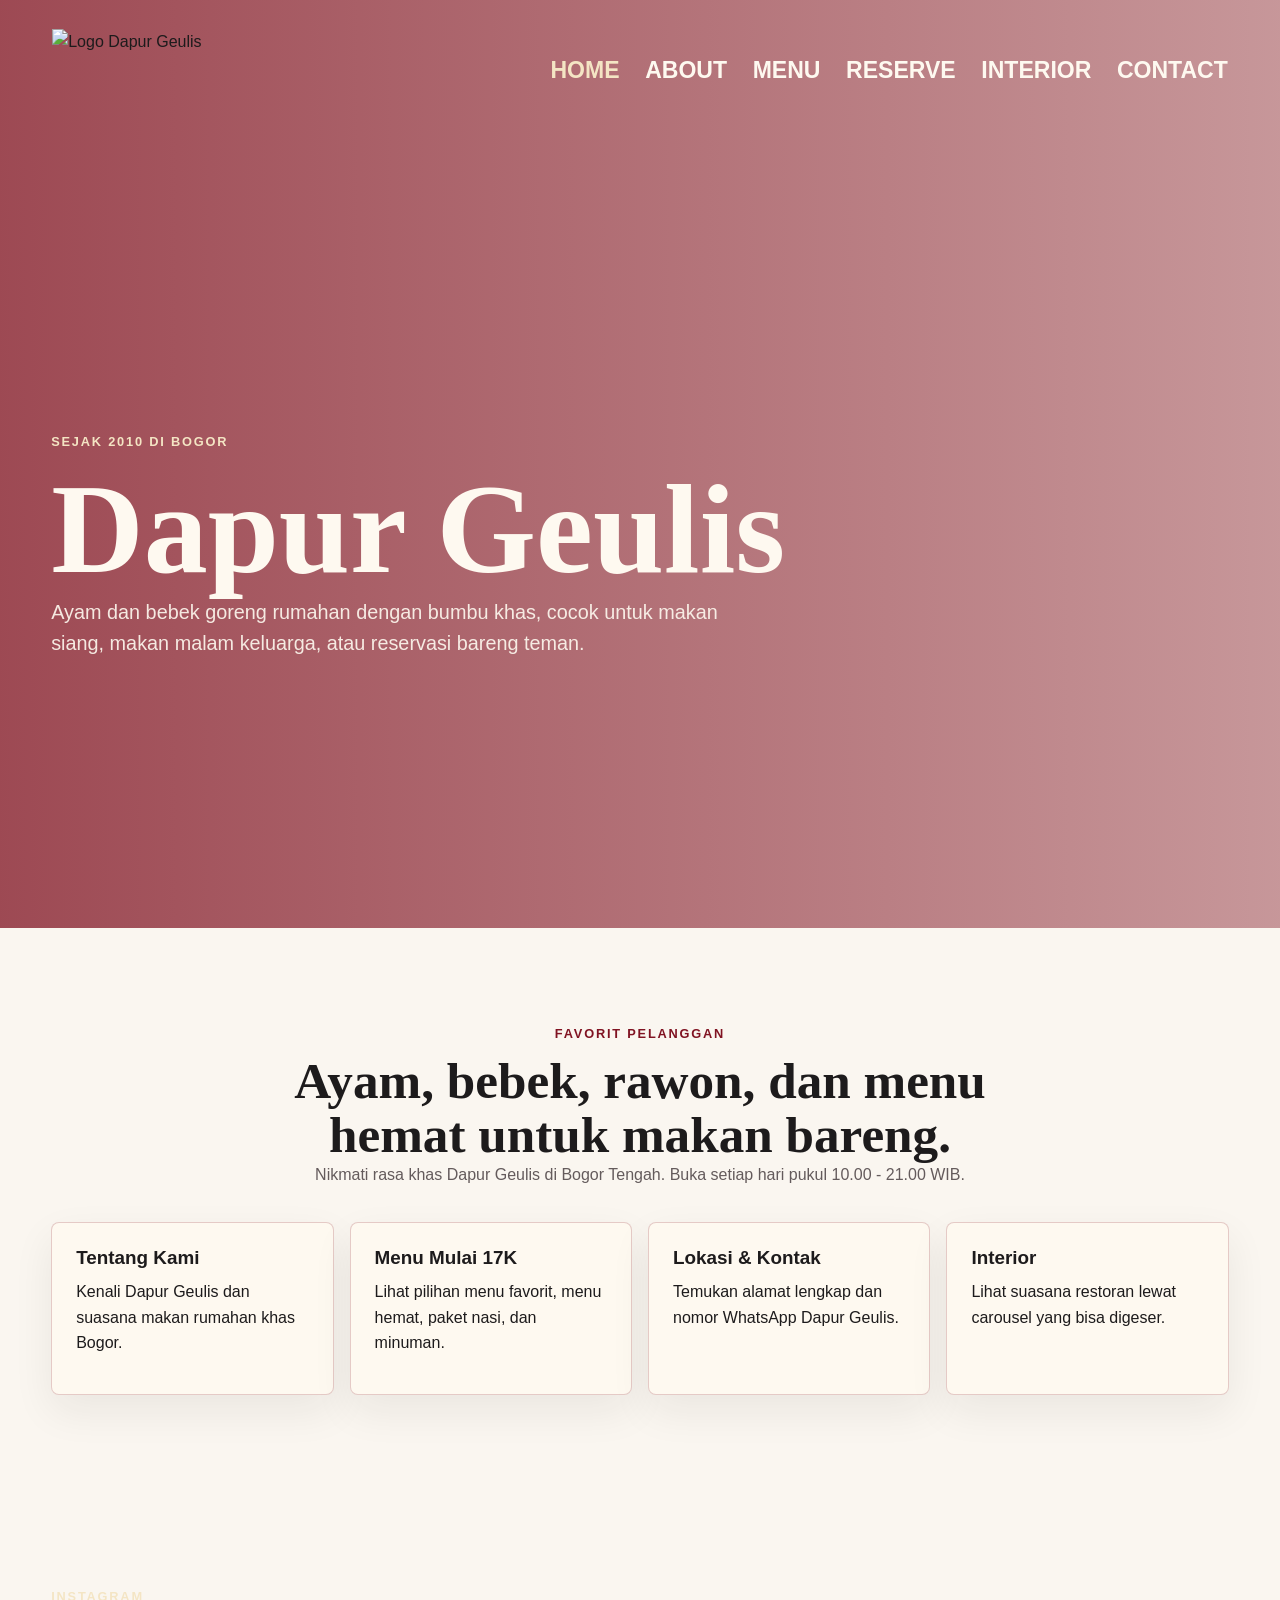
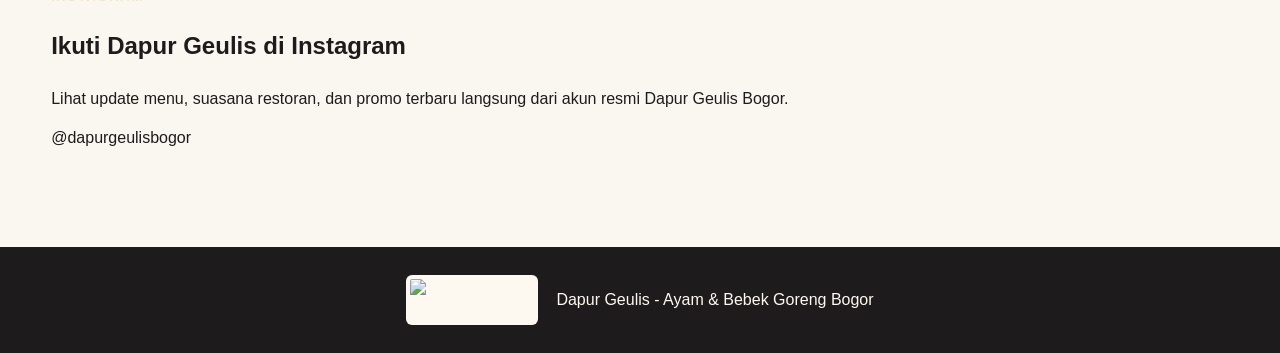
==== index.html @ 8b001841 "Add files via upload" ====
<!DOCTYPE html>
<html lang="id">
  <head>
    <meta charset="UTF-8" />
    <meta name="viewport" content="width=device-width, initial-scale=1.0" />
    <title>Dapur Geulis | Ayam & Bebek Goreng Bogor</title>
    <meta
      name="description"
      content="Dapur Geulis, restoran ayam dan bebek goreng di Bogor. Menu mulai dari 17000, buka pukul 10.00 sampai 21.00."
    />
    <link rel="stylesheet" href="styles.css" />
  </head>
  <body>
    <header class="site-header">
      <nav class="navbar" aria-label="Navigasi utama">
        <a class="brand" href="index.html" aria-label="Dapur Geulis Home">
          <img src="assets/Logo.png" alt="Logo Dapur Geulis" />
        </a>
        <button class="menu-toggle" type="button" aria-label="Buka menu" aria-expanded="false">
          <span></span>
          <span></span>
          <span></span>
        </button>
        <div class="nav-links">
          <a class="active" href="index.html">Home</a>
          <a href="about.html">About</a>
          <a href="menu.html">Menu</a>
          <a href="reserve.html">Reserve</a>
          <a href="interior.html">Interior</a>
          <a href="contact.html">Contact</a>
        </div>
      </nav>

      <section class="hero">
        <div class="hero-copy">
          <p class="eyebrow">Sejak 2010 di Bogor</p>
          <h1>Dapur Geulis</h1>
          <p class="subtitle">
            Ayam dan bebek goreng rumahan dengan bumbu khas, cocok untuk makan siang,
            makan malam keluarga, atau reservasi bareng teman.
          </p>
        </div>
      </section>
    </header>

    <main>
      <section class="section home-preview">
        <div class="section-heading centered">
          <p class="eyebrow">Favorit Pelanggan</p>
          <h2>Ayam, bebek, rawon, dan menu hemat untuk makan bareng.</h2>
          <p>
            Nikmati rasa khas Dapur Geulis di Bogor Tengah. Buka setiap hari pukul
            10.00 - 21.00 WIB.
          </p>
        </div>
        <div class="home-cards">
          <a href="about.html">
            <h3>Tentang Kami</h3>
            <p>Kenali Dapur Geulis dan suasana makan rumahan khas Bogor.</p>
          </a>
          <a href="menu.html">
            <h3>Menu Mulai 17K</h3>
            <p>Lihat pilihan menu favorit, menu hemat, paket nasi, dan minuman.</p>
          </a>
          <a href="contact.html">
            <h3>Lokasi & Kontak</h3>
            <p>Temukan alamat lengkap dan nomor WhatsApp Dapur Geulis.</p>
          </a>
          <a href="interior.html">
            <h3>Interior</h3>
            <p>Lihat suasana restoran lewat carousel yang bisa digeser.</p>
          </a>
        </div>
      </section>

      <section class="section instagram-section" aria-labelledby="instagram-title">
        <div class="instagram-header">
          <div>
            <p class="eyebrow">Instagram</p>
            <h2 id="instagram-title">Ikuti Dapur Geulis di Instagram</h2>
            <p>
              Lihat update menu, suasana restoran, dan promo terbaru langsung dari akun
              resmi Dapur Geulis Bogor.
            </p>
          </div>
          <a
            class="instagram-button"
            href="https://www.instagram.com/dapurgeulisbogor/"
            target="_blank"
            rel="noreferrer"
          >
            @dapurgeulisbogor
          </a>
        </div>

        <div class="sk-instagram-feed" data-embed-id="25683978"></div>
        <script src="https://widgets.sociablekit.com/instagram-feed/widget.js" defer></script>
      </section>
    </main>

    <footer class="footer">
      <img src="assets/Logo.png" alt="Logo Dapur Geulis" />
      <p>Dapur Geulis - Ayam & Bebek Goreng Bogor</p>
    </footer>

    <script src="script.js"></script>
  </body>
</html>
---- styles.css ----
:root {
  --stone: #908688;
  --maroon: #801322;
  --paper: #faf6f0;
  --cream: #fef9f0;
  --wheat: #f4e5c4;
  --ink: #1d1b1c;
  --muted: #645b5c;
  --line: rgba(128, 19, 34, 0.2);
  --shadow: 0 24px 70px rgba(29, 27, 28, 0.12);
}

* {
  box-sizing: border-box;
}

html {
  scroll-behavior: auto;
}

body {
  margin: 0;
  background: var(--paper);
  color: var(--ink);
  font-family: Arial, Helvetica, sans-serif;
  line-height: 1.6;
}

img {
  display: block;
  max-width: 100%;
}

a {
  color: inherit;
  text-decoration: none;
}

.site-header {
  min-height: 100vh;
  background:
    linear-gradient(90deg, rgba(128, 19, 34, 0.76), rgba(128, 19, 34, 0.42)),
    url("assets/BG ayam.jpeg") center / cover;
  color: var(--cream);
  padding: 18px clamp(18px, 4vw, 64px) 56px;
}

.page-header {
  background:
    linear-gradient(rgba(128, 19, 34, 0.82), rgba(128, 19, 34, 0.82)),
    url("assets/BG ayam.jpeg") center / cover;
  color: var(--cream);
  padding: 18px clamp(18px, 4vw, 64px) clamp(56px, 8vw, 94px);
}

.navbar {
  align-items: center;
  background: rgba(254, 249, 240, 0.96);
  border: 1px solid rgba(254, 249, 240, 0.65);
  border-radius: 8px;
  box-shadow: var(--shadow);
  color: var(--ink);
  display: flex;
  gap: 28px;
  justify-content: space-between;
  margin: 0 auto;
  max-width: 1180px;
  min-height: 74px;
  padding: 10px 16px;
  position: sticky;
  top: 16px;
  z-index: 10;
}

.site-header .navbar,
.page-header .navbar {
  background: transparent;
  border-color: transparent;
  box-shadow: none;
  max-width: none;
  padding-left: 0;
  padding-right: 0;
  position: relative;
  top: 0;
}

.site-header .brand img,
.page-header .brand img {
  height: 82px;
  width: 186px;
}

.site-header .nav-links,
.page-header .nav-links {
  gap: clamp(12px, 2vw, 28px);
}

.site-header .nav-links a,
.page-header .nav-links a {
  color: var(--cream);
  font-size: clamp(1rem, 1.8vw, 1.45rem);
  padding: 6px 0;
  text-transform: uppercase;
  transition: color 180ms ease, transform 180ms ease;
}

.site-header .nav-links a:hover,
.site-header .nav-links a.active,
.page-header .nav-links a:hover,
.page-header .nav-links a.active {
  background: transparent;
  color: var(--wheat);
}

.site-header .nav-links a:hover,
.page-header .nav-links a:hover {
  transform: scale(1.08);
}

.site-header .menu-toggle span,
.page-header .menu-toggle span {
  background: var(--cream);
}

.brand img {
  height: 54px;
  object-fit: contain;
  width: 154px;
}

.nav-links {
  align-items: center;
  display: flex;
  gap: 8px;
}

.nav-links a {
  border-radius: 6px;
  color: var(--ink);
  font-size: 0.92rem;
  font-weight: 700;
  padding: 9px 13px;
}

.nav-links a:hover {
  background: var(--wheat);
  color: var(--maroon);
}

.nav-links a.active {
  background: var(--maroon);
  color: var(--cream);
}

.menu-toggle {
  background: transparent;
  border: 0;
  display: none;
  height: 42px;
  padding: 8px;
  width: 42px;
}

.menu-toggle span {
  background: var(--maroon);
  border-radius: 10px;
  display: block;
  height: 3px;
  margin: 5px 0;
}

.hero {
  align-items: center;
  display: flex;
  margin: 0;
  max-width: 880px;
  min-height: calc(100vh - 150px);
  padding-top: clamp(48px, 10vw, 112px);
}

.page-title {
  margin: clamp(60px, 10vw, 118px) auto 0;
  max-width: 980px;
  text-align: center;
}

.page-title h1 {
  font-family: Georgia, "Times New Roman", serif;
  font-size: clamp(2.7rem, 7vw, 6rem);
  line-height: 1.04;
  margin: 0;
}

.page-title p:last-child {
  color: rgba(254, 249, 240, 0.88);
  font-size: clamp(1rem, 2vw, 1.24rem);
  margin: 16px auto 0;
  max-width: 680px;
}

.eyebrow {
  color: var(--wheat);
  font-size: 0.8rem;
  font-weight: 900;
  letter-spacing: 0.14em;
  margin: 0 0 10px;
  text-transform: uppercase;
}

.hero h1,
.section-heading h2,
.reserve-copy h2 {
  font-family: Georgia, "Times New Roman", serif;
  line-height: 1.05;
  margin: 0;
}

.hero h1 {
  font-size: clamp(4rem, 10vw, 8.4rem);
  max-width: 780px;
}

.subtitle {
  color: rgba(254, 249, 240, 0.9);
  font-size: clamp(1rem, 2vw, 1.24rem);
  max-width: 720px;
}

.hero-actions {
  display: flex;
  flex-wrap: wrap;
  gap: 12px;
  margin-top: 28px;
}

.primary-button,
.secondary-button {
  align-items: center;
  border-radius: 6px;
  display: inline-flex;
  font-weight: 900;
  justify-content: center;
  min-height: 48px;
  padding: 13px 20px;
}

.primary-button {
  background: var(--wheat);
  border: 2px solid var(--wheat);
  color: var(--maroon);
}

.secondary-button {
  background: transparent;
  border: 2px solid rgba(254, 249, 240, 0.75);
  color: var(--cream);
}

.hero-panel {
  align-self: center;
  background: rgba(254, 249, 240, 0.96);
  border: 8px solid var(--wheat);
  border-radius: 8px;
  box-shadow: var(--shadow);
  color: var(--ink);
  padding: clamp(18px, 4vw, 32px);
  position: relative;
}

.hero-panel img {
  margin: 0 auto;
}

.price-badge {
  background: var(--maroon);
  border-radius: 999px;
  bottom: -36px;
  color: var(--cream);
  min-width: 154px;
  padding: 16px 22px;
  position: absolute;
  right: 24px;
  text-align: center;
}

.price-badge span,
.mini-badge {
  display: block;
  font-size: 0.8rem;
  font-weight: 800;
}

.price-badge strong {
  display: block;
  font-size: 2rem;
  line-height: 1;
}

.section {
  padding: clamp(56px, 8vw, 96px) clamp(18px, 4vw, 64px);
}

.section-heading {
  margin: 0 auto 34px;
  max-width: 760px;
}

.section-heading.centered {
  text-align: center;
}

.section-heading .eyebrow,
.reserve-copy .eyebrow {
  color: var(--maroon);
}

.section-heading h2,
.reserve-copy h2 {
  font-size: clamp(2rem, 4vw, 4rem);
}

.section-heading p {
  color: var(--muted);
  margin-left: auto;
  margin-right: auto;
  max-width: 680px;
}

.about-grid,
.contact-grid,
.home-cards {
  display: grid;
  gap: 16px;
  grid-template-columns: repeat(3, 1fr);
  margin: 0 auto;
  max-width: 1180px;
}

.home-cards {
  grid-template-columns: repeat(4, minmax(0, 1fr));
}

.about-grid article,
.contact-grid article,
.home-cards a,
.menu-card,
.favorite-menu,
.reserve-form {
  background: var(--cream);
  border: 1px solid var(--line);
  border-radius: 8px;
  box-shadow: 0 16px 42px rgba(29, 27, 28, 0.07);
}

.about-grid article,
.contact-grid article,
.home-cards a {
  padding: 24px;
}

.home-cards a:hover {
  border-color: rgba(128, 19, 34, 0.46);
  transform: translateY(-3px);
}

h3 {
  font-size: 1.18rem;
  line-height: 1.2;
  margin: 0 0 10px;
}

p {
  margin: 0 0 14px;
}

.menu-section {
  background: var(--cream);
}

.favorite-menu {
  border: 3px double var(--maroon);
  margin: 0 auto 28px;
  max-width: 980px;
  padding: 34px 24px 22px;
  position: relative;
}

.favorite-title {
  background: var(--maroon);
  border-radius: 6px;
  color: var(--cream);
  font-size: clamp(1.15rem, 3vw, 1.85rem);
  font-weight: 900;
  left: 50%;
  padding: 10px 28px;
  position: absolute;
  text-transform: uppercase;
  top: -28px;
  transform: translateX(-50%);
  white-space: nowrap;
}

.menu-row,
.menu-card li {
  align-items: baseline;
  border-bottom: 1px dashed rgba(29, 27, 28, 0.22);
  display: flex;
  gap: 18px;
  justify-content: space-between;
  padding: 9px 0;
}

.menu-row:last-child,
.menu-card li:last-child {
  border-bottom: 0;
}

.menu-row span,
.menu-card span {
  min-width: 0;
}

.menu-row strong,
.menu-card strong {
  color: var(--maroon);
  flex: 0 0 auto;
}

.menu-grid {
  display: grid;
  gap: 16px;
  grid-template-columns: repeat(3, minmax(0, 1fr));
  margin: 0 auto;
  max-width: 1180px;
}

.menu-card {
  padding: 24px;
}

.menu-card h3 {
  color: var(--maroon);
  font-size: 1.42rem;
  text-transform: uppercase;
}

.menu-card ul {
  list-style: none;
  margin: 0;
  padding: 0;
}

.highlight-card {
  background: var(--maroon);
  color: var(--cream);
}

.highlight-card h3,
.highlight-card strong {
  color: var(--wheat);
}

.highlight-card li {
  border-bottom-color: rgba(254, 249, 240, 0.24);
}

.mini-badge {
  background: var(--wheat);
  border-radius: 999px;
  color: var(--maroon);
  display: inline-block;
  margin: 0 0 12px;
  padding: 8px 12px;
}

.menu-images {
  display: grid;
  gap: 18px;
  grid-template-columns: repeat(2, minmax(0, 1fr));
  margin: 34px auto 0;
  max-width: 980px;
}

.menu-images img {
  border: 8px solid var(--maroon);
  border-radius: 8px;
  box-shadow: var(--shadow);
  height: 620px;
  object-fit: cover;
  object-position: top;
  width: 100%;
}

.interior-section {
  background: var(--paper);
  overflow: hidden;
}

.interior-toolbar {
  align-items: end;
  display: flex;
  gap: 18px;
  justify-content: space-between;
  margin: 0 auto 24px;
  max-width: 1180px;
}

.interior-toolbar .eyebrow {
  color: var(--maroon);
}

.interior-toolbar h2 {
  font-family: Georgia, "Times New Roman", serif;
  font-size: clamp(2rem, 4vw, 4rem);
  line-height: 1.05;
  margin: 0;
}

.carousel-controls {
  display: flex;
  gap: 10px;
}

.carousel-button {
  align-items: center;
  background: var(--maroon);
  border: 0;
  border-radius: 999px;
  color: var(--cream);
  cursor: pointer;
  display: inline-flex;
  font-size: 2rem;
  font-weight: 900;
  height: 48px;
  justify-content: center;
  line-height: 1;
  width: 48px;
}

.interior-carousel {
  display: grid;
  gap: 18px;
  grid-auto-columns: minmax(300px, 38vw);
  grid-auto-flow: column;
  margin: 0 auto;
  max-width: 1180px;
  overflow-x: auto;
  padding: 6px 0 18px;
  scroll-behavior: smooth;
  scroll-snap-type: x mandatory;
  scrollbar-color: var(--maroon) var(--wheat);
}

.interior-card {
  align-items: end;
  aspect-ratio: 4 / 5;
  background: var(--maroon);
  border-radius: 8px;
  box-shadow: var(--shadow);
  color: var(--cream);
  display: flex;
  min-height: 420px;
  overflow: hidden;
  padding: 24px;
  position: relative;
  scroll-snap-align: start;
}

.interior-card::before {
  background:
    linear-gradient(rgba(29, 27, 28, 0.05), rgba(29, 27, 28, 0.64)),
    var(--card-image);
  background-position: center;
  background-size: cover;
  content: "";
  inset: 0;
  position: absolute;
}

.interior-card::after {
  background:
    linear-gradient(135deg, rgba(128, 19, 34, 0.72), transparent 55%),
    linear-gradient(0deg, rgba(29, 27, 28, 0.55), transparent 46%);
  content: "";
  inset: 0;
  position: absolute;
}

.interior-card > div {
  max-width: 320px;
  position: relative;
  z-index: 1;
}

.interior-card span {
  color: var(--wheat);
  display: block;
  font-weight: 900;
  margin-bottom: 8px;
}

.interior-card h3 {
  font-family: Georgia, "Times New Roman", serif;
  font-size: clamp(1.7rem, 3vw, 2.7rem);
  margin-bottom: 8px;
}

.interior-card p {
  color: rgba(254, 249, 240, 0.86);
}

.interior-one {
  --card-image: url("assets/BG ayam.jpeg");
}

.interior-two {
  --card-image: linear-gradient(135deg, #801322 0%, #f4e5c4 52%, #908688 100%);
}

.interior-three {
  --card-image: url("assets/Menu1.jpg");
}

.interior-four {
  --card-image: linear-gradient(135deg, #1d1b1c 0%, #801322 50%, #fef9f0 100%);
}

.interior-five {
  --card-image: url("assets/Menu2.jpg");
}

.reserve-section {
  align-items: start;
  background: var(--maroon);
  color: var(--cream);
  display: grid;
  gap: 32px;
  grid-template-columns: minmax(0, 0.82fr) minmax(320px, 1fr);
}

.reserve-copy {
  max-width: 560px;
}

.reserve-copy .eyebrow {
  color: var(--wheat);
}

.reserve-copy p {
  color: rgba(254, 249, 240, 0.86);
}

.reserve-form {
  color: var(--ink);
  display: grid;
  gap: 16px;
  grid-template-columns: repeat(2, minmax(0, 1fr));
  padding: 24px;
}

label {
  color: var(--muted);
  display: grid;
  font-size: 0.9rem;
  font-weight: 800;
  gap: 7px;
}

input,
textarea {
  background: #fff;
  border: 1px solid rgba(144, 134, 136, 0.45);
  border-radius: 6px;
  color: var(--ink);
  font: inherit;
  min-height: 46px;
  padding: 11px 12px;
  width: 100%;
}

textarea {
  resize: vertical;
}

.full {
  grid-column: 1 / -1;
}

.reserve-form .primary-button {
  cursor: pointer;
  font-size: 1rem;
}

.contact-section {
  background: var(--paper);
}

.contact-grid a {
  color: var(--maroon);
  font-weight: 900;
}

.text-link {
  border-bottom: 2px solid var(--maroon);
  display: inline-block;
  margin-top: 6px;
}

.footer {
  align-items: center;
  background: var(--ink);
  color: var(--cream);
  display: flex;
  gap: 18px;
  justify-content: center;
  padding: 28px 18px;
  text-align: center;
}

.footer img {
  background: var(--cream);
  border-radius: 6px;
  height: 50px;
  object-fit: contain;
  padding: 4px;
  width: 132px;
}

.footer p {
  margin: 0;
}

@media (max-width: 900px) {
  .reserve-section {
    grid-template-columns: 1fr;
  }

  .hero {
    min-height: auto;
  }

  .about-grid,
  .contact-grid,
  .home-cards,
  .menu-grid {
    grid-template-columns: 1fr 1fr;
  }

  .site-header .navbar,
  .page-header .navbar {
    flex-wrap: wrap;
  }
}

@media (max-width: 700px) {
  .site-header,
  .page-header {
    padding-left: 14px;
    padding-right: 14px;
  }

  .navbar {
    align-items: stretch;
    flex-wrap: wrap;
    top: 8px;
  }

  .site-header .nav-links,
  .page-header .nav-links {
    background: rgba(128, 19, 34, 0.94);
    border-radius: 8px;
    padding: 10px;
  }

  .site-header .nav-links a,
  .page-header .nav-links a {
    padding: 10px 12px;
  }

  .menu-toggle {
    display: block;
  }

  .nav-links {
    display: none;
    flex-basis: 100%;
    flex-direction: column;
    gap: 2px;
    padding-top: 8px;
  }

  .nav-links.is-open {
    display: flex;
  }

  .nav-links a {
    width: 100%;
  }

  .hero {
    padding-top: 38px;
  }

  .hero-panel {
    margin-bottom: 36px;
  }

  .price-badge {
    left: 50%;
    right: auto;
    transform: translateX(-50%);
  }

  .about-grid,
  .contact-grid,
  .home-cards,
  .menu-grid,
  .menu-images,
  .reserve-form {
    grid-template-columns: 1fr;
  }

  .interior-toolbar {
    align-items: start;
    flex-direction: column;
  }

  .interior-carousel {
    grid-auto-columns: minmax(260px, 84vw);
  }

  .interior-card {
    min-height: 380px;
  }

  .menu-images img {
    height: 520px;
  }

  .footer {
    flex-direction: column;
  }
}

@media (max-width: 420px) {
  .brand img {
    width: 132px;
  }

  .favorite-title {
    font-size: 1rem;
    padding-left: 18px;
    padding-right: 18px;
  }

  .menu-card,
  .about-grid article,
  .contact-grid article,
  .home-cards a,
  .reserve-form {
    padding: 18px;
  }
}
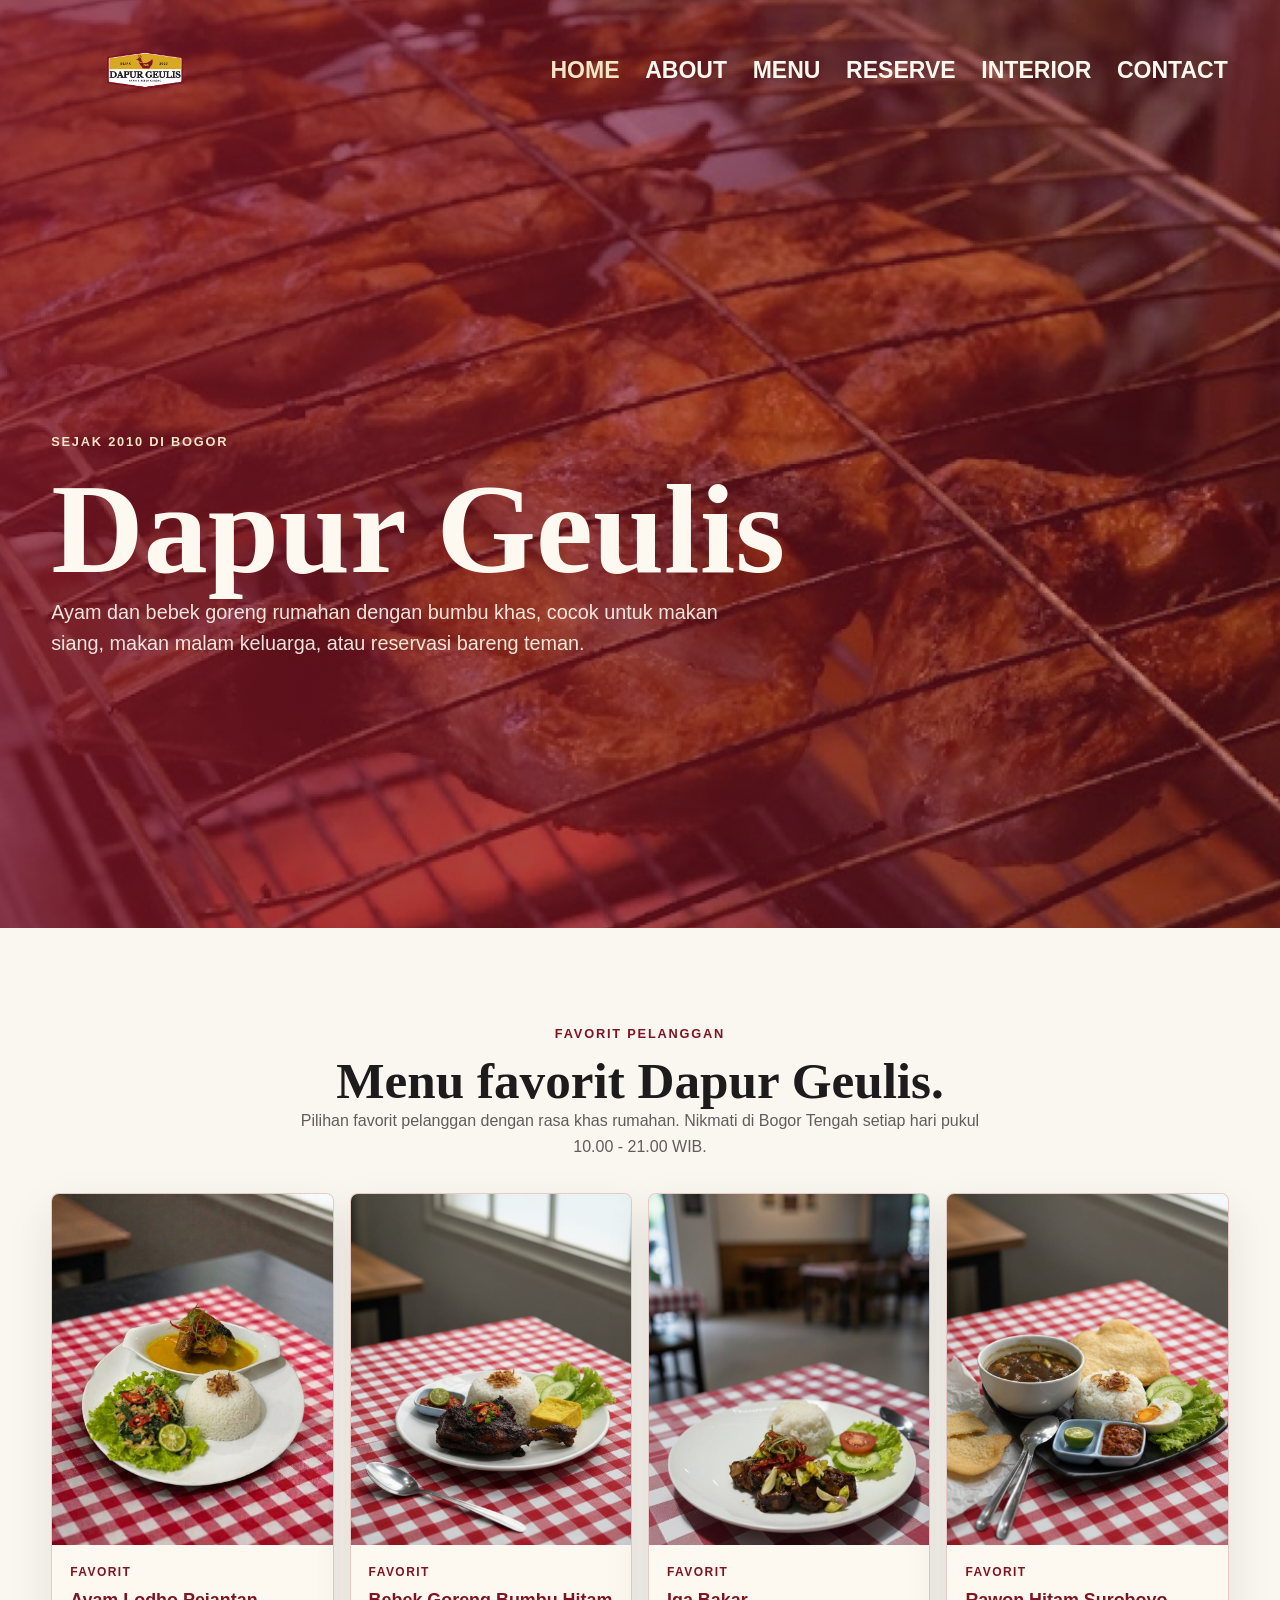
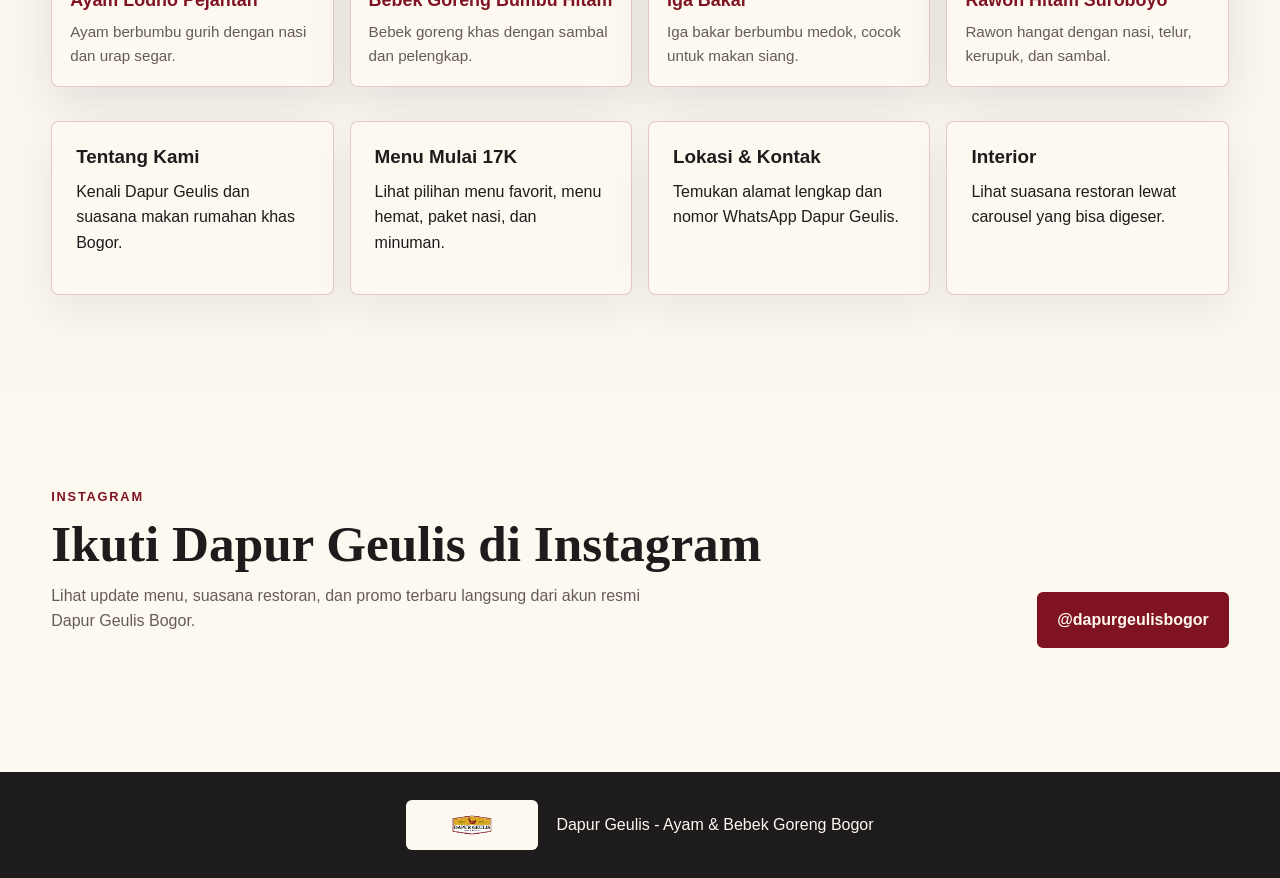
==== commit e7f9ea67: "Add files via upload" ====
--- a/index.html
+++ b/index.html
@@ -47,12 +47,48 @@
       <section class="section home-preview">
         <div class="section-heading centered">
           <p class="eyebrow">Favorit Pelanggan</p>
-          <h2>Ayam, bebek, rawon, dan menu hemat untuk makan bareng.</h2>
+          <h2>Menu favorit Dapur Geulis.</h2>
           <p>
-            Nikmati rasa khas Dapur Geulis di Bogor Tengah. Buka setiap hari pukul
-            10.00 - 21.00 WIB.
+            Pilihan favorit pelanggan dengan rasa khas rumahan. Nikmati di Bogor Tengah
+            setiap hari pukul 10.00 - 21.00 WIB.
           </p>
         </div>
+
+        <div class="favorite-dishes">
+          <a class="favorite-dish-card" href="menu.html">
+            <img src="assets/ayam-lodho.jpeg" alt="Ayam Lodho Pejantan Dapur Geulis" />
+            <div>
+              <span>Favorit</span>
+              <h3>Ayam Lodho Pejantan</h3>
+              <p>Ayam berbumbu gurih dengan nasi dan urap segar.</p>
+            </div>
+          </a>
+          <a class="favorite-dish-card" href="menu.html">
+            <img src="assets/bebek-goreng.jpeg" alt="Bebek Goreng Bumbu Hitam Dapur Geulis" />
+            <div>
+              <span>Favorit</span>
+              <h3>Bebek Goreng Bumbu Hitam</h3>
+              <p>Bebek goreng khas dengan sambal dan pelengkap.</p>
+            </div>
+          </a>
+          <a class="favorite-dish-card" href="menu.html">
+            <img src="assets/iga-bakar.jpeg" alt="Iga Bakar Dapur Geulis" />
+            <div>
+              <span>Favorit</span>
+              <h3>Iga Bakar</h3>
+              <p>Iga bakar berbumbu medok, cocok untuk makan siang.</p>
+            </div>
+          </a>
+          <a class="favorite-dish-card" href="menu.html">
+            <img src="assets/rawon-suroboyo.jpeg" alt="Rawon Hitam Suroboyo Dapur Geulis" />
+            <div>
+              <span>Favorit</span>
+              <h3>Rawon Hitam Suroboyo</h3>
+              <p>Rawon hangat dengan nasi, telur, kerupuk, dan sambal.</p>
+            </div>
+          </a>
+        </div>
+
         <div class="home-cards">
           <a href="about.html">
             <h3>Tentang Kami</h3>
--- a/styles.css
+++ b/styles.css
@@ -328,7 +328,8 @@
 
 .about-grid,
 .contact-grid,
-.home-cards {
+.home-cards,
+.favorite-dishes {
   display: grid;
   gap: 16px;
   grid-template-columns: repeat(3, 1fr);
@@ -336,7 +337,8 @@
   max-width: 1180px;
 }
 
-.home-cards {
+.home-cards,
+.favorite-dishes {
   grid-template-columns: repeat(4, minmax(0, 1fr));
 }
 
@@ -361,6 +363,192 @@
 .home-cards a:hover {
   border-color: rgba(128, 19, 34, 0.46);
   transform: translateY(-3px);
+}
+
+.favorite-dishes {
+  margin-bottom: 34px;
+}
+
+.favorite-dish-card {
+  background: var(--cream);
+  border: 1px solid var(--line);
+  border-radius: 8px;
+  box-shadow: 0 18px 46px rgba(29, 27, 28, 0.1);
+  color: var(--ink);
+  overflow: hidden;
+  transition: border-color 180ms ease, transform 180ms ease;
+}
+
+.favorite-dish-card:hover {
+  border-color: rgba(128, 19, 34, 0.46);
+  transform: translateY(-4px);
+}
+
+.favorite-dish-card img {
+  aspect-ratio: 4 / 5;
+  height: auto;
+  object-fit: cover;
+  width: 100%;
+}
+
+.favorite-dish-card div {
+  padding: 18px;
+}
+
+.favorite-dish-card span {
+  color: var(--maroon);
+  display: block;
+  font-size: 0.75rem;
+  font-weight: 900;
+  letter-spacing: 0.12em;
+  margin-bottom: 8px;
+  text-transform: uppercase;
+}
+
+.favorite-dish-card h3 {
+  color: var(--maroon);
+  font-size: 1.12rem;
+  margin-bottom: 8px;
+}
+
+.favorite-dish-card p {
+  color: var(--muted);
+  font-size: 0.95rem;
+  margin: 0;
+}
+
+.instagram-section {
+  background: var(--cream);
+}
+
+.instagram-header {
+  align-items: end;
+  display: flex;
+  gap: 24px;
+  justify-content: space-between;
+  margin: 0 auto 28px;
+  max-width: 1180px;
+}
+
+.instagram-header .eyebrow {
+  color: var(--maroon);
+}
+
+.instagram-header h2 {
+  font-family: Georgia, "Times New Roman", serif;
+  font-size: clamp(2rem, 4vw, 4rem);
+  line-height: 1.05;
+  margin: 0 0 12px;
+}
+
+.instagram-header p {
+  color: var(--muted);
+  max-width: 620px;
+}
+
+.instagram-button {
+  background: var(--maroon);
+  border: 2px solid var(--maroon);
+  border-radius: 6px;
+  color: var(--cream);
+  flex: 0 0 auto;
+  font-weight: 900;
+  padding: 13px 18px;
+  transition: transform 180ms ease, background 180ms ease;
+}
+
+.instagram-button:hover {
+  background: var(--ink);
+  transform: scale(1.04);
+}
+
+.instagram-strip {
+  display: grid;
+  gap: 16px;
+  grid-auto-columns: minmax(230px, 25vw);
+  grid-auto-flow: column;
+  margin: 0 auto;
+  max-width: 1180px;
+  overflow-x: auto;
+  padding: 4px 0 18px;
+  scroll-snap-type: x mandatory;
+  scrollbar-color: var(--maroon) var(--wheat);
+}
+
+.instagram-tile {
+  align-items: end;
+  aspect-ratio: 1 / 1;
+  background: var(--maroon);
+  border-radius: 8px;
+  box-shadow: 0 16px 42px rgba(29, 27, 28, 0.1);
+  color: var(--cream);
+  display: flex;
+  overflow: hidden;
+  padding: 18px;
+  position: relative;
+  scroll-snap-align: start;
+  transition: transform 180ms ease;
+}
+
+.instagram-tile:hover {
+  transform: translateY(-4px);
+}
+
+.instagram-tile::before {
+  background:
+    linear-gradient(rgba(29, 27, 28, 0.08), rgba(29, 27, 28, 0.62)),
+    var(--ig-image);
+  background-position: center;
+  background-size: cover;
+  content: "";
+  inset: 0;
+  position: absolute;
+}
+
+.instagram-tile span,
+.instagram-tile img {
+  position: relative;
+  z-index: 1;
+}
+
+.instagram-tile span {
+  font-size: 1.15rem;
+  font-weight: 900;
+}
+
+.instagram-profile {
+  align-items: center;
+  background: var(--paper);
+  border: 2px solid var(--maroon);
+  color: var(--maroon);
+  flex-direction: column;
+  justify-content: center;
+  text-align: center;
+}
+
+.instagram-profile::before {
+  display: none;
+}
+
+.instagram-profile img {
+  margin-bottom: 12px;
+  width: min(160px, 70%);
+}
+
+.ig-one {
+  --ig-image: url("assets/BG ayam.jpeg");
+}
+
+.ig-two {
+  --ig-image: url("assets/Menu1.jpg");
+}
+
+.ig-three {
+  --ig-image: linear-gradient(135deg, #801322 0%, #f4e5c4 58%, #908688 100%);
+}
+
+.ig-four {
+  --ig-image: url("assets/Menu2.jpg");
 }
 
 h3 {
@@ -610,23 +798,27 @@
 }
 
 .interior-one {
-  --card-image: url("assets/BG ayam.jpeg");
+  --card-image: url("assets/1.jpg");
 }
 
 .interior-two {
-  --card-image: linear-gradient(135deg, #801322 0%, #f4e5c4 52%, #908688 100%);
+  --card-image: url("assets/2.jpg");
 }
 
 .interior-three {
-  --card-image: url("assets/Menu1.jpg");
+  --card-image: url("assets/3.jpg");
 }
 
 .interior-four {
-  --card-image: linear-gradient(135deg, #1d1b1c 0%, #801322 50%, #fef9f0 100%);
+  --card-image: url("assets/4.jpg");
 }
 
 .interior-five {
-  --card-image: url("assets/Menu2.jpg");
+  --card-image: url("assets/5.jpg");
+}
+
+.interior-six {
+  --card-image: url("assets/6.jpg");
 }
 
 .reserve-section {
@@ -742,6 +934,7 @@
   .about-grid,
   .contact-grid,
   .home-cards,
+  .favorite-dishes,
   .menu-grid {
     grid-template-columns: 1fr 1fr;
   }
@@ -814,6 +1007,7 @@
   .about-grid,
   .contact-grid,
   .home-cards,
+  .favorite-dishes,
   .menu-grid,
   .menu-images,
   .reserve-form {
@@ -823,6 +1017,15 @@
   .interior-toolbar {
     align-items: start;
     flex-direction: column;
+  }
+
+  .instagram-header {
+    align-items: start;
+    flex-direction: column;
+  }
+
+  .instagram-strip {
+    grid-auto-columns: minmax(220px, 76vw);
   }
 
   .interior-carousel {
